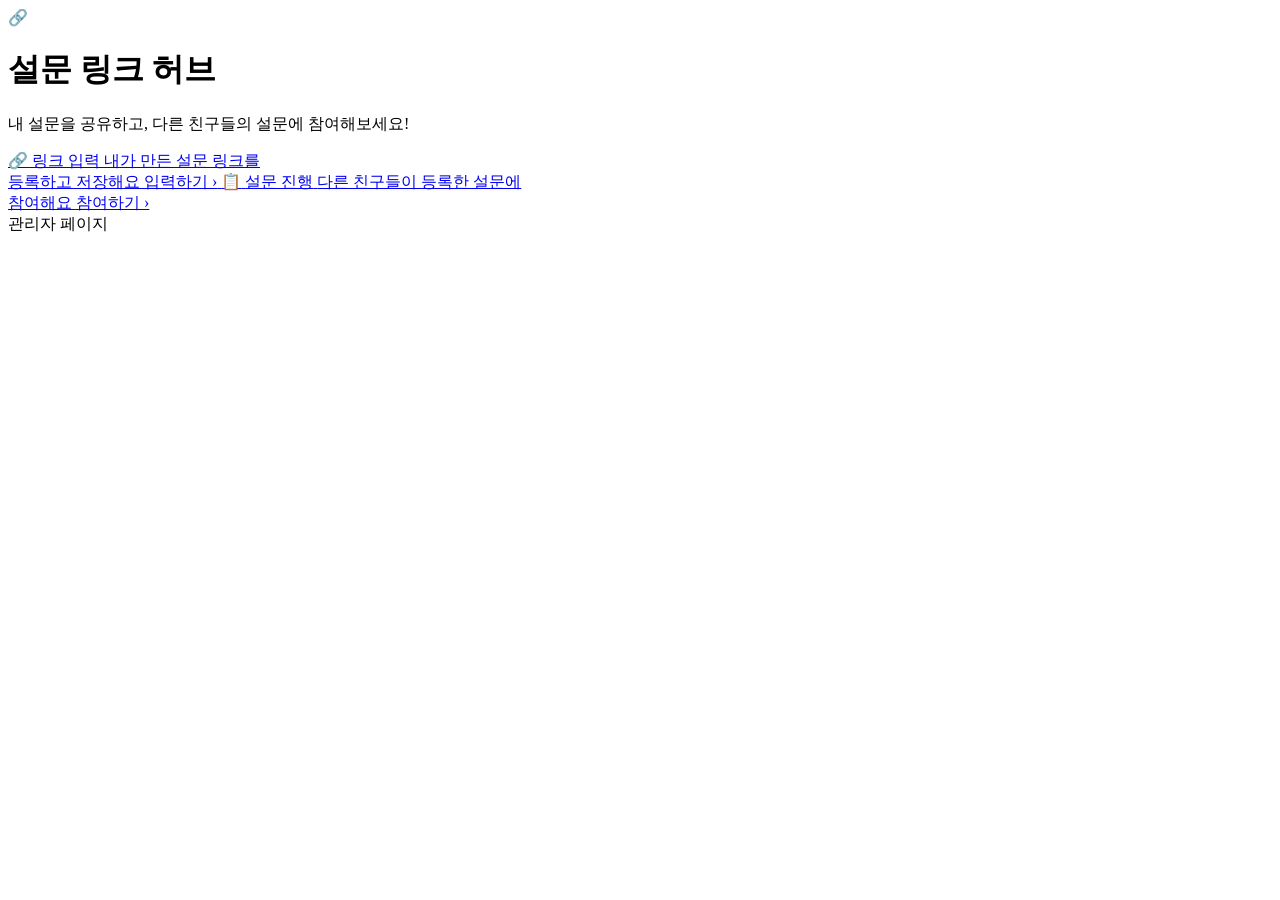
==== index.html @ b7e62d08 "Add index.html" ====
<!doctype html>
<html lang="ko">
<head>
  <meta charset="UTF-8" />
  <meta name="viewport" content="width=device-width, initial-scale=1.0" />
  <title>설문 링크 허브</title>
  <link rel="stylesheet" href="assets/style.css" />
</head>
<body>
  <div class="wrap">
    <div class="hero-card">
      <div class="hero-icon">🔗</div>
      <h1>설문 링크 허브</h1>
      <p>내 설문을 공유하고, 다른 친구들의 설문에 참여해보세요!</p>

      <div class="home-buttons">
        <a class="home-btn blue" href="link-input.html">
          <span class="home-btn-icon">🔗</span>
          <span class="home-btn-title">링크 입력</span>
          <span class="home-btn-desc">내가 만든 설문 링크를<br />등록하고 저장해요</span>
          <span class="pill-btn blue">입력하기 ›</span>
        </a>
        <a class="home-btn purple" href="survey.html">
          <span class="home-btn-icon">📋</span>
          <span class="home-btn-title">설문 진행</span>
          <span class="home-btn-desc">다른 친구들이 등록한 설문에<br />참여해요</span>
          <span class="pill-btn purple">참여하기 ›</span>
        </a>
      </div>
    </div>

    <div class="hero-footer">
      <a href="admin.html" style="color:inherit;text-decoration:none;">관리자 페이지</a>
    </div>
  </div>
</body>
</html>
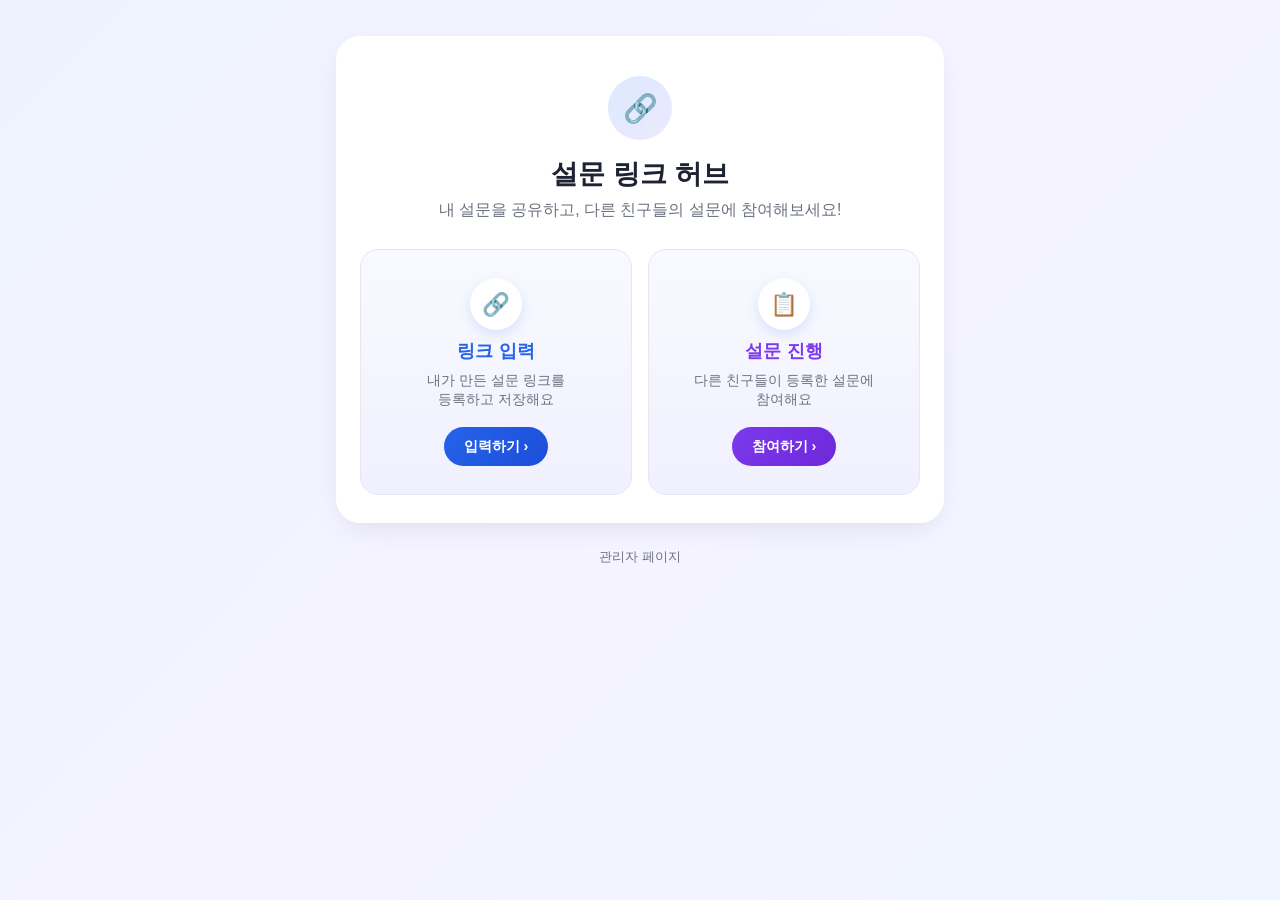
==== commit b6fd4073: "Apply survey hub page styling" ====
--- a/index.html
+++ b/index.html
@@ -6,7 +6,7 @@
   <title>설문 링크 허브</title>
   <link rel="stylesheet" href="assets/style.css" />
 </head>
-<body>
+<body class="home-page">
   <div class="wrap">
     <div class="hero-card">
       <div class="hero-icon">🔗</div>
--- a/assets/style.css
+++ b/assets/style.css
@@ -0,0 +1,442 @@
+:root {
+  --bg-a: #eef2ff;
+  --bg-b: #f5f3ff;
+  --bg-c: #eff6ff;
+  --card-bg: #ffffff;
+  --text: #1e2333;
+  --muted: #6b7280;
+  --border: #e6e8f0;
+  --blue: #2563eb;
+  --blue-dark: #1d4ed8;
+  --purple: #7c3aed;
+  --purple-dark: #6d28d9;
+  --danger: #dc2626;
+  --success: #16a34a;
+  --shadow: 0 10px 30px -12px rgba(30, 35, 51, 0.15);
+}
+
+* {
+  box-sizing: border-box;
+}
+
+body {
+  margin: 0;
+  min-height: 100vh;
+  font-family: -apple-system, BlinkMacSystemFont, "Segoe UI", "Apple SD Gothic Neo",
+    "Noto Sans KR", Roboto, sans-serif;
+  background: linear-gradient(135deg, var(--bg-a) 0%, var(--bg-b) 50%, var(--bg-c) 100%);
+  color: var(--text);
+}
+
+.wrap {
+  max-width: 640px;
+  margin: 0 auto;
+  padding: 24px 16px 64px;
+}
+
+/* Top bar (sub-pages) */
+.topbar {
+  display: flex;
+  align-items: center;
+  justify-content: space-between;
+  padding: 14px 4px 22px;
+}
+
+.icon-btn {
+  display: inline-flex;
+  align-items: center;
+  justify-content: center;
+  width: 40px;
+  height: 40px;
+  border-radius: 999px;
+  background: var(--card-bg);
+  border: 1px solid var(--border);
+  color: var(--text);
+  text-decoration: none;
+  font-size: 1.1rem;
+  box-shadow: var(--shadow);
+}
+
+.topbar h1 {
+  font-size: 1.05rem;
+  margin: 0;
+}
+
+/* Hero card (home page) */
+.hero-card {
+  background: var(--card-bg);
+  border-radius: 24px;
+  box-shadow: var(--shadow);
+  padding: 40px 24px 28px;
+  text-align: center;
+  margin-top: 12px;
+}
+
+.hero-icon {
+  width: 64px;
+  height: 64px;
+  margin: 0 auto 16px;
+  border-radius: 999px;
+  display: flex;
+  align-items: center;
+  justify-content: center;
+  font-size: 1.75rem;
+  background: linear-gradient(135deg, #dbeafe, #ede9fe);
+}
+
+.hero-card h1 {
+  font-size: 1.7rem;
+  margin: 0 0 8px;
+}
+
+.hero-card > p {
+  color: var(--muted);
+  margin: 0 0 28px;
+  font-size: 0.98rem;
+}
+
+.home-buttons {
+  display: flex;
+  gap: 16px;
+  flex-wrap: wrap;
+}
+
+.home-btn {
+  flex: 1 1 220px;
+  display: flex;
+  flex-direction: column;
+  align-items: center;
+  text-align: center;
+  gap: 8px;
+  background: linear-gradient(180deg, #f8faff, #f1f0fe);
+  border: 1px solid var(--border);
+  border-radius: 18px;
+  padding: 28px 18px;
+  text-decoration: none;
+  color: var(--text);
+  transition: transform 0.12s ease, box-shadow 0.12s ease;
+}
+
+.home-btn:hover {
+  transform: translateY(-3px);
+  box-shadow: var(--shadow);
+}
+
+.home-btn-icon {
+  width: 52px;
+  height: 52px;
+  border-radius: 999px;
+  display: flex;
+  align-items: center;
+  justify-content: center;
+  font-size: 1.4rem;
+  background: #fff;
+  box-shadow: 0 4px 12px rgba(37, 99, 235, 0.15);
+}
+
+.home-btn-title {
+  font-size: 1.15rem;
+  font-weight: 800;
+}
+
+.home-btn.blue .home-btn-title {
+  color: var(--blue);
+}
+
+.home-btn.purple .home-btn-title {
+  color: var(--purple);
+}
+
+.home-btn-desc {
+  color: var(--muted);
+  font-size: 0.85rem;
+  line-height: 1.4;
+}
+
+.pill-btn {
+  display: inline-flex;
+  align-items: center;
+  gap: 6px;
+  margin-top: 10px;
+  padding: 10px 20px;
+  border-radius: 999px;
+  border: none;
+  font-weight: 700;
+  font-size: 0.9rem;
+  color: #fff;
+  cursor: pointer;
+}
+
+.pill-btn.blue {
+  background: linear-gradient(135deg, var(--blue), var(--blue-dark));
+}
+
+.pill-btn.purple {
+  background: linear-gradient(135deg, var(--purple), var(--purple-dark));
+}
+
+.hero-footer {
+  text-align: center;
+  color: var(--muted);
+  font-size: 0.8rem;
+  margin-top: 26px;
+}
+
+/* Generic content card */
+.card {
+  background: var(--card-bg);
+  border: 1px solid var(--border);
+  border-radius: 18px;
+  box-shadow: var(--shadow);
+  padding: 22px 20px;
+  margin-bottom: 18px;
+}
+
+.card h2 {
+  font-size: 1.1rem;
+  margin: 0 0 4px;
+}
+
+.card .card-sub {
+  color: var(--muted);
+  font-size: 0.85rem;
+  margin: 0 0 18px;
+}
+
+/* Form fields */
+.field {
+  margin-bottom: 14px;
+}
+
+.field label {
+  display: block;
+  font-size: 0.85rem;
+  font-weight: 700;
+  color: var(--text);
+  margin-bottom: 6px;
+}
+
+.field-hint {
+  font-size: 0.75rem;
+  color: var(--muted);
+  margin-top: 4px;
+}
+
+.field input,
+.field select {
+  width: 100%;
+  padding: 12px 14px;
+  border: 1px solid var(--border);
+  border-radius: 10px;
+  font-size: 0.95rem;
+  outline: none;
+  background: #fff;
+  color: var(--text);
+  font-family: inherit;
+}
+
+.field input:focus,
+.field select:focus {
+  border-color: var(--blue);
+}
+
+.field-row {
+  display: grid;
+  grid-template-columns: 1fr 1fr;
+  gap: 12px;
+}
+
+.submit-btn {
+  width: 100%;
+  padding: 14px;
+  font-size: 1rem;
+  border: none;
+  border-radius: 12px;
+  background: linear-gradient(135deg, var(--blue), var(--blue-dark));
+  color: #fff;
+  font-weight: 700;
+  cursor: pointer;
+  margin-top: 6px;
+}
+
+.submit-btn:disabled {
+  opacity: 0.6;
+  cursor: default;
+}
+
+.msg {
+  min-height: 1.2em;
+  margin-top: 12px;
+  font-size: 0.88rem;
+  font-weight: 600;
+}
+
+.msg.success {
+  color: var(--success);
+}
+
+.msg.error {
+  color: var(--danger);
+}
+
+/* Info box */
+.info-box {
+  display: flex;
+  gap: 12px;
+  align-items: flex-start;
+  background: #eff6ff;
+  border: 1px solid #dbeafe;
+  border-radius: 14px;
+  padding: 14px 16px;
+  font-size: 0.85rem;
+  color: #1e3a8a;
+}
+
+.info-box.purple {
+  background: #f5f3ff;
+  border-color: #ede9fe;
+  color: #4c1d95;
+}
+
+.info-box .info-icon {
+  font-size: 1.1rem;
+  line-height: 1.4;
+}
+
+.info-box b {
+  display: block;
+  margin-bottom: 2px;
+}
+
+/* Survey list */
+.survey-list {
+  display: flex;
+  flex-direction: column;
+  gap: 10px;
+}
+
+.survey-row {
+  display: flex;
+  align-items: center;
+  gap: 12px;
+  border: 1px solid var(--border);
+  border-radius: 14px;
+  padding: 12px 14px;
+}
+
+.survey-row-icon {
+  width: 38px;
+  height: 38px;
+  flex: none;
+  border-radius: 10px;
+  background: #eef2ff;
+  display: flex;
+  align-items: center;
+  justify-content: center;
+  font-size: 1.05rem;
+}
+
+.survey-row-body {
+  flex: 1;
+  min-width: 0;
+}
+
+.survey-row-title {
+  font-weight: 700;
+  font-size: 0.98rem;
+  overflow: hidden;
+  text-overflow: ellipsis;
+  white-space: nowrap;
+}
+
+.survey-row-meta {
+  color: var(--muted);
+  font-size: 0.78rem;
+  margin-top: 2px;
+}
+
+.empty-state {
+  text-align: center;
+  color: var(--muted);
+  padding: 40px 0;
+}
+
+/* Admin */
+.admin-login {
+  max-width: 360px;
+  margin: 60px auto 0;
+}
+
+.class-summary {
+  display: grid;
+  grid-template-columns: repeat(auto-fill, minmax(120px, 1fr));
+  gap: 10px;
+  margin-bottom: 6px;
+}
+
+.class-chip {
+  border: 1px solid var(--border);
+  border-radius: 12px;
+  padding: 10px 12px;
+  text-align: center;
+}
+
+.class-chip .n {
+  font-weight: 800;
+  font-size: 1.2rem;
+  color: var(--blue);
+}
+
+.class-chip .l {
+  font-size: 0.75rem;
+  color: var(--muted);
+  margin-top: 2px;
+}
+
+table.admin-table {
+  width: 100%;
+  border-collapse: collapse;
+  font-size: 0.85rem;
+}
+
+table.admin-table th,
+table.admin-table td {
+  text-align: left;
+  padding: 9px 8px;
+  border-bottom: 1px solid var(--border);
+  white-space: nowrap;
+  overflow: hidden;
+  text-overflow: ellipsis;
+  max-width: 160px;
+}
+
+table.admin-table th {
+  color: var(--muted);
+  font-size: 0.75rem;
+  font-weight: 700;
+}
+
+.table-scroll {
+  overflow-x: auto;
+}
+
+.badge-count {
+  display: inline-block;
+  background: #ede9fe;
+  color: var(--purple-dark);
+  font-weight: 700;
+  padding: 2px 10px;
+  border-radius: 999px;
+  font-size: 0.78rem;
+}
+
+.footer-link {
+  text-align: center;
+  margin-top: 22px;
+  font-size: 0.85rem;
+}
+
+.footer-link a {
+  color: var(--muted);
+  text-decoration: none;
+}
